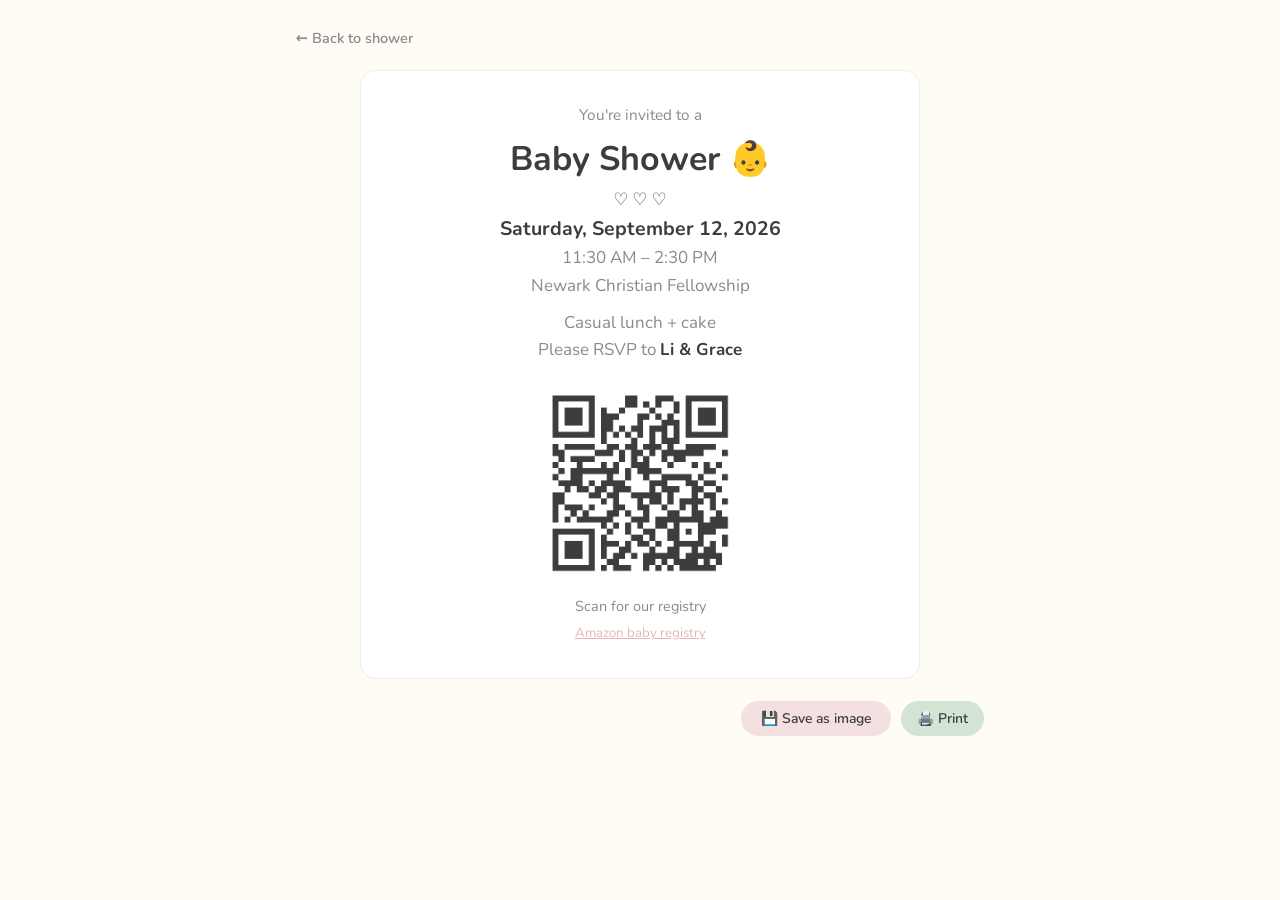
==== shower/invite/index.html @ 0a06c51c "Add baby shower master webpage (shower/) Public landing page with 5 cards (invite, prompt/vote, bing" ====
<!DOCTYPE html>
<html lang="en">
<head>
  <meta charset="UTF-8">
  <meta name="viewport" content="width=device-width, initial-scale=1.0">
  <title>Invite — Chen Baby Shower</title>
  <meta name="robots" content="noindex, nofollow">
  <link rel="preconnect" href="https://fonts.googleapis.com">
  <link rel="preconnect" href="https://fonts.gstatic.com" crossorigin>
  <link href="https://fonts.googleapis.com/css2?family=Nunito:wght@400;600;700&display=swap" rel="stylesheet">
  <link rel="stylesheet" href="../styles.css">
</head>
<body>
  <div class="page">
    <a class="back-link" href="../">← Back to shower</a>

    <div class="invite-card" id="invite">
      <div style="font-size:0.9rem;color:var(--muted)">You're invited to a</div>
      <div style="font-size:2rem;font-weight:700;margin-top:4px">Baby Shower 👶</div>
      <div class="heart-divider">♡ ♡ ♡</div>
      <div style="font-size:1.15rem;font-weight:700" id="inv-date">Saturday, September 12</div>
      <div style="color:var(--muted)" id="inv-time">11:30 AM – 2:30 PM</div>
      <div style="color:var(--muted)" id="inv-loc">Newark Christian Fellowship</div>
      <div style="margin:10px 0 0;color:var(--muted)">Casual lunch + cake</div>
      <div style="color:var(--muted)">Please RSVP to <span id="inv-hosts" style="color:var(--text);font-weight:700">Li &amp; Grace</span></div>
      <img class="qr" id="qr-img" src="qr.png" alt="Registry QR code">
      <div style="font-size:0.85rem;color:var(--muted)">Scan for our registry</div>
      <a id="reg-link" href="#" target="_blank" rel="noopener" style="font-size:0.78rem;color:var(--rose);word-break:break-all">Amazon baby registry</a>
    </div>

    <div class="no-print" style="text-align:center;margin-top:22px;display:flex;gap:10px;justify-content:center;flex-wrap:wrap">
      <button class="btn btn-pledge" id="save-btn">💾 Save as image</button>
      <button class="btn btn-link" onclick="window.print()">🖨️ Print</button>
    </div>
  </div>

  <script src="../config.js"></script>
  <script>
    const cfg = window.SITE_CONFIG || {};
    if (cfg.eventDate) document.getElementById('inv-date').textContent = cfg.eventDate;
    if (cfg.eventTime) document.getElementById('inv-time').textContent = cfg.eventTime;
    if (cfg.locationName) document.getElementById('inv-loc').textContent = cfg.locationName;
    if (cfg.hosts) document.getElementById('inv-hosts').textContent = cfg.hosts;
    const regLink = document.getElementById('reg-link');
    if (regLink && cfg.registryUrl) regLink.href = cfg.registryUrl;

    document.getElementById('save-btn').addEventListener('click', async () => {
      try { await document.fonts.ready; } catch (e) {}
      const W = 1080, H = 1350;
      const c = document.createElement('canvas'); c.width = W; c.height = H;
      const x = c.getContext('2d');
      // background + border
      x.fillStyle = '#FFFBF5'; x.fillRect(0, 0, W, H);
      x.strokeStyle = '#E8B4B8'; x.lineWidth = 6; x.strokeRect(40, 40, W - 80, H - 80);
      x.textAlign = 'center';
      // headline
      x.fillStyle = '#8A8A8A'; x.font = '400 40px Nunito, sans-serif';
      x.fillText("You're invited to a", W / 2, 200);
      x.fillStyle = '#3D3D3D'; x.font = '700 84px Nunito, sans-serif';
      x.fillText('Baby Shower 👶', W / 2, 310);
      x.fillStyle = '#E8B4B8'; x.font = '600 40px Nunito, sans-serif';
      x.fillText('♡ ♡ ♡', W / 2, 385);
      // details
      x.fillStyle = '#3D3D3D'; x.font = '700 46px Nunito, sans-serif';
      x.fillText(cfg.eventDate || '', W / 2, 475);
      x.fillStyle = '#8A8A8A'; x.font = '400 40px Nunito, sans-serif';
      x.fillText(cfg.eventTime || '', W / 2, 535);
      x.fillText(cfg.locationName || '', W / 2, 590);
      x.fillText('Casual lunch + cake · RSVP to ' + (cfg.hosts || ''), W / 2, 640);
      // QR
      const qr = document.getElementById('qr-img');
      x.drawImage(qr, W / 2 - 200, 705, 400, 400);
      x.fillStyle = '#3D3D3D'; x.font = '700 38px Nunito, sans-serif';
      x.fillText('Scan for our registry', W / 2, 1150);
      x.fillStyle = '#8A8A8A'; x.font = '400 28px Nunito, sans-serif';
      x.fillText((cfg.registryUrl || '').replace('https://', ''), W / 2, 1200);
      // download
      const a = document.createElement('a');
      a.download = 'baby-shower-invite.png';
      a.href = c.toDataURL('image/png');
      a.click();
    });
  </script>
</body>
</html>
---- shower/styles.css ----
/* ============================================================
   Baby Registry — Blush & Sage Styles
   Palette: cream #FFFBF5, pink #F4E0E0, sage #D4E4D4, rose #E8B4B8
   ============================================================ */

/* --- Reset & Base --- */
*, *::before, *::after { box-sizing: border-box; margin: 0; padding: 0; }

:root {
  --cream: #FFFBF5;
  --pink:  #F4E0E0;
  --sage:  #D4E4D4;
  --rose:  #E8B4B8;
  --text:  #3D3D3D;
  --muted: #8A8A8A;
  --card:  #FFFFFF;
  --border:#EDEDED;
  --radius: 16px;
  --radius-sm: 999px;
}

html {
  font-size: 17px;
  -webkit-font-smoothing: antialiased;
}

body {
  background: var(--cream);
  color: var(--text);
  font-family: "Nunito", system-ui, -apple-system, "Helvetica Neue", sans-serif;
  line-height: 1.6;
  min-height: 100vh;
}

/* --- Layout --- */
.page-wrap {
  display: flex;
  align-items: flex-start;
  max-width: 900px;
  margin: 0 auto;
  padding: 0 16px;
}

main {
  flex: 1;
  min-width: 0;
  max-width: 620px;
  margin: 0 auto;
  padding: 32px 0 80px;
}

/* --- Sidebar --- */
.sidebar {
  position: sticky;
  top: 24px;
  width: 170px;
  flex-shrink: 0;
  margin-right: 28px;
  padding-top: 38px;
  max-height: calc(100vh - 48px);
  overflow-y: auto;
  scrollbar-width: none;
}

.sidebar::-webkit-scrollbar { display: none; }

.sidebar-title {
  font-size: 0.7rem;
  font-weight: 700;
  text-transform: uppercase;
  letter-spacing: 1.2px;
  color: var(--muted);
  margin-bottom: 12px;
  padding-left: 12px;
}

.sidebar-nav-item {
  display: flex;
  align-items: center;
  justify-content: space-between;
  gap: 6px;
  width: 100%;
  padding: 8px 12px;
  margin: 2px 0;
  font-family: inherit;
  font-size: 0.78rem;
  font-weight: 600;
  color: var(--muted);
  background: transparent;
  border: none;
  border-radius: 10px;
  cursor: pointer;
  text-align: left;
  transition: background 0.15s, color 0.15s;
  white-space: nowrap;
}

.sidebar-nav-item:hover {
  background: var(--pink);
  color: var(--text);
}

.sidebar-nav-item.active {
  background: var(--sage);
  color: var(--text);
}

.sidebar-nav-count {
  font-size: 0.68rem;
  font-weight: 700;
  opacity: 0.6;
  flex-shrink: 0;
}

.sidebar-nav-item.active .sidebar-nav-count {
  opacity: 1;
}

/* Scroll offset for section anchors */
.section {
  scroll-margin-top: 24px;
}

/* --- Header --- */
.site-header {
  text-align: center;
  padding: 48px 16px 36px;
}

.site-header h1 {
  font-size: 2rem;
  font-weight: 700;
  color: var(--text);
  letter-spacing: -0.3px;
}

.site-header .subtitle {
  margin-top: 8px;
  font-size: 1rem;
  color: var(--muted);
  font-weight: 400;
}

.site-header .heart-divider {
  margin: 20px auto 0;
  color: var(--rose);
  font-size: 1.25rem;
  letter-spacing: 8px;
}

/* --- Section --- */
.section {
  margin-top: 36px;
}

.section-head {
  display: flex;
  align-items: baseline;
  justify-content: space-between;
  flex-wrap: wrap;
  gap: 8px;
  border-bottom: 2px solid var(--sage);
  padding-bottom: 8px;
  margin-bottom: 8px;
}

.section-head h2 {
  font-size: 0.85rem;
  font-weight: 700;
  text-transform: uppercase;
  letter-spacing: 1.2px;
  color: var(--muted);
}

.section-count {
  font-size: 0.8rem;
  color: var(--muted);
  background: var(--sage);
  border-radius: var(--radius-sm);
  padding: 2px 12px;
  white-space: nowrap;
}

/* --- Card --- */
.card {
  background: var(--card);
  border: 1px solid var(--border);
  border-radius: var(--radius);
  padding: 20px 22px;
  margin: 12px 0;
  transition: box-shadow 0.2s, border-color 0.2s;
}

.card:hover {
  border-color: var(--sage);
  box-shadow: 0 2px 12px rgba(0,0,0,0.04);
}

.card.done {
  opacity: 0.55;
  border-color: var(--sage);
}

.card-top {
  display: flex;
  align-items: flex-start;
  justify-content: space-between;
  gap: 12px;
  margin-bottom: 6px;
}

.card-title {
  font-size: 1.05rem;
  font-weight: 700;
  line-height: 1.35;
  flex: 1;
}

.card-desc {
  font-size: 0.88rem;
  color: var(--muted);
  line-height: 1.5;
  margin-bottom: 14px;
}

/* --- Card badges --- */
.count-badge {
  display: inline-flex;
  align-items: center;
  gap: 4px;
  background: var(--sage);
  color: var(--text);
  border-radius: var(--radius-sm);
  padding: 3px 12px;
  font-size: 0.8rem;
  font-weight: 600;
  white-space: nowrap;
  flex-shrink: 0;
}

.done-badge {
  display: inline-flex;
  align-items: center;
  gap: 4px;
  background: #C8E6C9;
  color: #2E7D32;
  border-radius: var(--radius-sm);
  padding: 3px 12px;
  font-size: 0.78rem;
  font-weight: 600;
  white-space: nowrap;
  flex-shrink: 0;
}

.not-registry-badge {
  display: inline-block;
  font-size: 0.72rem;
  color: var(--muted);
  font-style: italic;
  margin-left: 8px;
  font-weight: 400;
}

/* --- Card actions row --- */
.card-actions {
  display: flex;
  align-items: center;
  gap: 10px;
  flex-wrap: wrap;
}

/* --- Buttons --- */
.btn {
  display: inline-flex;
  align-items: center;
  gap: 5px;
  font-family: inherit;
  font-size: 0.82rem;
  font-weight: 600;
  border: none;
  cursor: pointer;
  transition: background 0.15s, transform 0.1s, box-shadow 0.15s;
  text-decoration: none;
  white-space: nowrap;
}

.btn:active { transform: scale(0.97); }

.btn-link {
  background: var(--sage);
  color: var(--text);
  padding: 6px 16px;
  border-radius: var(--radius-sm);
}

.btn-link:hover { background: #c4dac4; }

.btn-link-alt {
  background: var(--card);
  color: var(--muted);
  padding: 6px 16px;
  border-radius: var(--radius-sm);
  border: 1px solid var(--border);
}

.btn-link-alt:hover { border-color: var(--sage); color: var(--text); }

.btn-pledge {
  background: var(--pink);
  color: var(--text);
  padding: 8px 20px;
  border-radius: var(--radius-sm);
  margin-left: auto;
}

.btn-pledge:hover { background: #e8d0d4; }

.btn-pledge[aria-pressed="true"] {
  background: var(--rose);
  box-shadow: inset 0 0 0 2px rgba(0,0,0,0.06);
}

.btn-pledge:disabled {
  opacity: 0.5;
  cursor: not-allowed;
}

/* --- Password Gate Overlay --- */
.gate-overlay {
  position: fixed;
  inset: 0;
  background: var(--cream);
  display: flex;
  align-items: center;
  justify-content: center;
  z-index: 9999;
}

.gate-overlay.hidden { display: none; }

.gate-box {
  text-align: center;
  background: var(--card);
  border: 1px solid var(--border);
  border-radius: var(--radius);
  padding: 48px 36px;
  max-width: 360px;
  width: 90%;
  box-shadow: 0 4px 24px rgba(0,0,0,0.06);
}

.gate-icon {
  font-size: 2.5rem;
  margin-bottom: 12px;
}

.gate-box h2 {
  font-size: 1.2rem;
  font-weight: 700;
  margin-bottom: 6px;
}

.gate-box p {
  font-size: 0.85rem;
  color: var(--muted);
  margin-bottom: 20px;
}

.gate-input {
  width: 100%;
  padding: 12px 16px;
  font-size: 1rem;
  font-family: inherit;
  border: 2px solid var(--border);
  border-radius: var(--radius-sm);
  text-align: center;
  outline: none;
  transition: border-color 0.15s;
}

.gate-input:focus { border-color: var(--sage); }

.gate-input.error {
  border-color: #E57373;
  animation: shake 0.3s ease-in-out;
}

.gate-btn {
  margin-top: 14px;
  width: 100%;
  padding: 12px;
  font-size: 0.95rem;
  font-weight: 700;
  font-family: inherit;
  background: var(--sage);
  color: var(--text);
  border: none;
  border-radius: var(--radius-sm);
  cursor: pointer;
  transition: background 0.15s;
}

.gate-btn:hover { background: #c4dac4; }

@keyframes shake {
  0%, 100% { transform: translateX(0); }
  25% { transform: translateX(-6px); }
  50% { transform: translateX(6px); }
  75% { transform: translateX(-4px); }
}

/* --- Toast --- */
.toast {
  position: fixed;
  bottom: 24px;
  left: 50%;
  transform: translateX(-50%);
  background: var(--text);
  color: var(--cream);
  padding: 10px 24px;
  border-radius: var(--radius-sm);
  font-size: 0.85rem;
  font-weight: 600;
  z-index: 9999;
  opacity: 0;
  transition: opacity 0.25s;
  pointer-events: none;
}

.toast.show { opacity: 1; }

/* --- Offline Banner --- */
.offline-banner {
  display: none;
  text-align: center;
  background: #FFF3E0;
  color: #E65100;
  padding: 8px 16px;
  font-size: 0.82rem;
  font-weight: 600;
}

.offline-banner.show { display: block; }

/* --- Skeleton loading --- */
.skeleton {
  background: linear-gradient(90deg, #eee 25%, #f5f5f5 50%, #eee 75%);
  background-size: 200% 100%;
  animation: shimmer 1.5s infinite;
  border-radius: 8px;
}

@keyframes shimmer {
  0% { background-position: 200% 0; }
  100% { background-position: -200% 0; }
}

/* --- Responsive --- */
@media (max-width: 768px) {
  .page-wrap {
    flex-direction: column;
    padding: 0 10px;
  }

  .sidebar {
    position: static;
    width: 100%;
    max-height: none;
    overflow-y: visible;
    overflow-x: auto;
    margin-right: 0;
    padding-top: 12px;
    padding-bottom: 4px;
    white-space: nowrap;
    -webkit-overflow-scrolling: touch;
  }

  .sidebar-title { display: none; }

  .sidebar-nav-list {
    display: flex;
    gap: 6px;
    padding-bottom: 8px;
  }

  .sidebar-nav-item {
    display: inline-flex;
    width: auto;
    padding: 6px 14px;
    font-size: 0.75rem;
    flex-shrink: 0;
  }

  .sidebar-nav-count {
    font-size: 0.65rem;
  }

  .site-header { padding: 32px 12px 24px; }
  .site-header h1 { font-size: 1.6rem; }
  main { padding: 16px 0 64px; }
  .card { padding: 16px; }
  .card-title { font-size: 0.98rem; }
  .card-desc { font-size: 0.84rem; }
  .btn { font-size: 0.78rem; }
}

@media (max-width: 480px) {
  .site-header { padding: 24px 8px 20px; }
  .site-header h1 { font-size: 1.4rem; }
  .sidebar-nav-item { padding: 5px 12px; font-size: 0.72rem; }
  .card { padding: 14px; }
}

/* ============================================================
   Baby Shower site — additions (welcome grid, sub-pages, print)
   ============================================================ */

/* Welcome page card grid */
.card-grid {
  display: grid;
  grid-template-columns: repeat(auto-fill, minmax(230px, 1fr));
  gap: 18px;
  margin-top: 28px;
}

.shower-card {
  display: flex;
  flex-direction: column;
  gap: 10px;
  background: var(--card);
  border: 1px solid var(--border);
  border-radius: var(--radius);
  padding: 24px 22px;
  text-decoration: none;
  color: var(--text);
  transition: box-shadow 0.2s, border-color 0.2s, transform 0.15s;
}
.shower-card:hover {
  border-color: var(--sage);
  box-shadow: 0 4px 18px rgba(0,0,0,0.06);
  transform: translateY(-2px);
}
.shower-card .icon { font-size: 2.1rem; line-height: 1; }
.shower-card .label { font-size: 1.05rem; font-weight: 700; }
.shower-card .hint { font-size: 0.84rem; color: var(--muted); line-height: 1.45; }
.shower-card .arrow { margin-top: auto; font-size: 0.85rem; font-weight: 700; color: var(--rose); }

/* Sub-pages */
.page {
  max-width: 720px;
  margin: 0 auto;
  padding: 24px 16px 80px;
}
.back-link {
  display: inline-flex;
  align-items: center;
  gap: 6px;
  font-size: 0.85rem;
  font-weight: 600;
  color: var(--muted);
  text-decoration: none;
  margin-bottom: 20px;
}
.back-link:hover { color: var(--text); }

/* Bingo card */
.bingo-wrap {
  background: var(--card);
  border: 1px solid var(--border);
  border-radius: var(--radius);
  padding: 24px;
}
.bingo-title {
  text-align: center;
  font-weight: 700;
  font-size: 1.1rem;
  margin-bottom: 4px;
}
.bingo-sub {
  text-align: center;
  color: var(--muted);
  font-size: 0.85rem;
  margin-bottom: 16px;
}
.bingo-grid {
  display: grid;
  grid-template-columns: repeat(5, 1fr);
  gap: 8px;
}
.bingo-cell {
  border: 1px solid var(--sage);
  border-radius: 10px;
  min-height: 84px;
  padding: 8px;
  font-size: 0.72rem;
  line-height: 1.3;
  display: flex;
  align-items: center;
  justify-content: center;
  text-align: center;
  background: var(--cream);
}
.bingo-cell.free {
  background: var(--sage);
  font-weight: 700;
}

/* Invite */
.invite-card {
  background: var(--card);
  border: 1px solid var(--border);
  border-radius: var(--radius);
  padding: 32px;
  max-width: 560px;
  margin: 0 auto;
  text-align: center;
}
.invite-card .qr {
  width: 200px;
  height: 200px;
  margin: 20px auto 12px;
  display: block;
}

/* Print */
@media print {
  .site-header, .back-link, .no-print, .toast, .offline-banner { display: none !important; }
  body { background: #fff; }
  .page, .page-wrap, main { max-width: none; padding: 0; }
  .bingo-wrap, .bingo-cell { border-color: #000; }
}

/* Prompt / vote */
.pv-form {
  background: var(--card);
  border: 1px solid var(--border);
  border-radius: var(--radius);
  padding: 20px;
  margin-bottom: 24px;
}
.pv-form label { font-size: 0.9rem; font-weight: 700; display: block; margin-bottom: 8px; }
.pv-form textarea {
  width: 100%; min-height: 72px; padding: 12px 14px;
  font-family: inherit; font-size: 1rem;
  border: 2px solid var(--border); border-radius: 12px; outline: none; resize: vertical;
}
.pv-form textarea:focus { border-color: var(--sage); }
.pv-examples { margin: 10px 0 14px; font-size: 0.8rem; color: var(--muted); }
.pv-examples button {
  font: inherit; font-size: 0.78rem; background: var(--pink); border: none;
  border-radius: 999px; padding: 6px 12px; margin: 4px 6px 0 0; cursor: pointer;
}
.pv-item {
  display: flex; align-items: center; gap: 12px;
  background: var(--card); border: 1px solid var(--border); border-radius: 14px;
  padding: 14px 16px; margin: 10px 0;
}
.pv-text { flex: 1; font-size: 0.95rem; line-height: 1.4; }
.vote-btn {
  font: inherit; font-weight: 700; font-size: 0.9rem;
  border: none; border-radius: 999px; padding: 8px 18px; cursor: pointer;
  background: var(--sage); color: var(--text); transition: transform 0.1s;
}
.vote-btn:active { transform: scale(0.95); }
.vote-btn.voted { background: var(--rose); }

/* Leaderboard */
.lb-board { max-width: 680px; margin: 0 auto; }
.lb-row {
  display: flex; align-items: center; gap: 16px;
  background: var(--card); border: 1px solid var(--border); border-radius: 16px;
  padding: 18px 22px; margin: 14px 0;
}
.lb-rank { font-size: 1.8rem; font-weight: 700; color: var(--muted); width: 44px; text-align: center; }
.lb-text { flex: 1; font-size: 1.2rem; line-height: 1.4; }
.lb-votes { font-weight: 700; font-size: 1.15rem; color: var(--rose); white-space: nowrap; }
.lb-row.top { border-color: var(--rose); box-shadow: 0 0 0 2px rgba(232,180,184,0.25); }
.lb-row.top .lb-rank { color: var(--rose); }
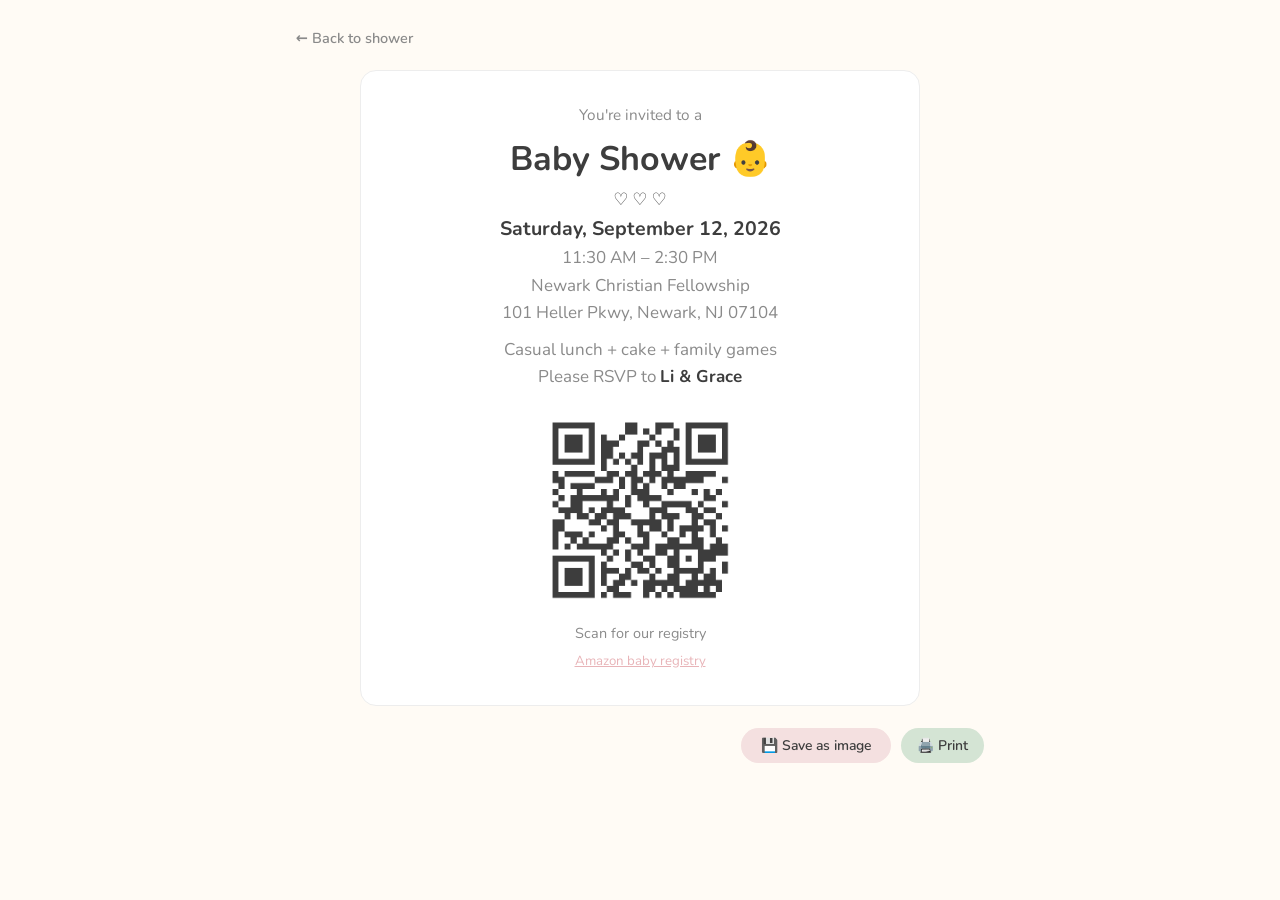
==== commit 5af6ba02: "Refine shower site: address + family games, baby bingo, planner public - Invite: add address and "fa" ====
--- a/shower/invite/index.html
+++ b/shower/invite/index.html
@@ -21,7 +21,8 @@
       <div style="font-size:1.15rem;font-weight:700" id="inv-date">Saturday, September 12</div>
       <div style="color:var(--muted)" id="inv-time">11:30 AM – 2:30 PM</div>
       <div style="color:var(--muted)" id="inv-loc">Newark Christian Fellowship</div>
-      <div style="margin:10px 0 0;color:var(--muted)">Casual lunch + cake</div>
+      <div style="color:var(--muted)" id="inv-addr">101 Heller Pkwy, Newark, NJ 07104</div>
+      <div style="margin:10px 0 0;color:var(--muted)">Casual lunch + cake + family games</div>
       <div style="color:var(--muted)">Please RSVP to <span id="inv-hosts" style="color:var(--text);font-weight:700">Li &amp; Grace</span></div>
       <img class="qr" id="qr-img" src="qr.png" alt="Registry QR code">
       <div style="font-size:0.85rem;color:var(--muted)">Scan for our registry</div>
@@ -40,6 +41,7 @@
     if (cfg.eventDate) document.getElementById('inv-date').textContent = cfg.eventDate;
     if (cfg.eventTime) document.getElementById('inv-time').textContent = cfg.eventTime;
     if (cfg.locationName) document.getElementById('inv-loc').textContent = cfg.locationName;
+    if (cfg.address) document.getElementById('inv-addr').textContent = cfg.address;
     if (cfg.hosts) document.getElementById('inv-hosts').textContent = cfg.hosts;
     const regLink = document.getElementById('reg-link');
     if (regLink && cfg.registryUrl) regLink.href = cfg.registryUrl;
@@ -62,18 +64,21 @@
       x.fillText('♡ ♡ ♡', W / 2, 385);
       // details
       x.fillStyle = '#3D3D3D'; x.font = '700 46px Nunito, sans-serif';
-      x.fillText(cfg.eventDate || '', W / 2, 475);
+      x.fillText(cfg.eventDate || '', W / 2, 455);
       x.fillStyle = '#8A8A8A'; x.font = '400 40px Nunito, sans-serif';
-      x.fillText(cfg.eventTime || '', W / 2, 535);
-      x.fillText(cfg.locationName || '', W / 2, 590);
-      x.fillText('Casual lunch + cake · RSVP to ' + (cfg.hosts || ''), W / 2, 640);
+      x.fillText(cfg.eventTime || '', W / 2, 512);
+      x.fillText(cfg.locationName || '', W / 2, 564);
+      x.fillText(cfg.address || '', W / 2, 616);
+      x.fillText('Casual lunch + cake + family games', W / 2, 668);
+      x.fillStyle = '#3D3D3D'; x.font = '700 40px Nunito, sans-serif';
+      x.fillText('RSVP to ' + (cfg.hosts || ''), W / 2, 712);
       // QR
       const qr = document.getElementById('qr-img');
-      x.drawImage(qr, W / 2 - 200, 705, 400, 400);
+      x.drawImage(qr, W / 2 - 200, 745, 400, 400);
       x.fillStyle = '#3D3D3D'; x.font = '700 38px Nunito, sans-serif';
-      x.fillText('Scan for our registry', W / 2, 1150);
+      x.fillText('Scan for our registry', W / 2, 1180);
       x.fillStyle = '#8A8A8A'; x.font = '400 28px Nunito, sans-serif';
-      x.fillText((cfg.registryUrl || '').replace('https://', ''), W / 2, 1200);
+      x.fillText((cfg.registryUrl || '').replace('https://', ''), W / 2, 1225);
       // download
       const a = document.createElement('a');
       a.download = 'baby-shower-invite.png';
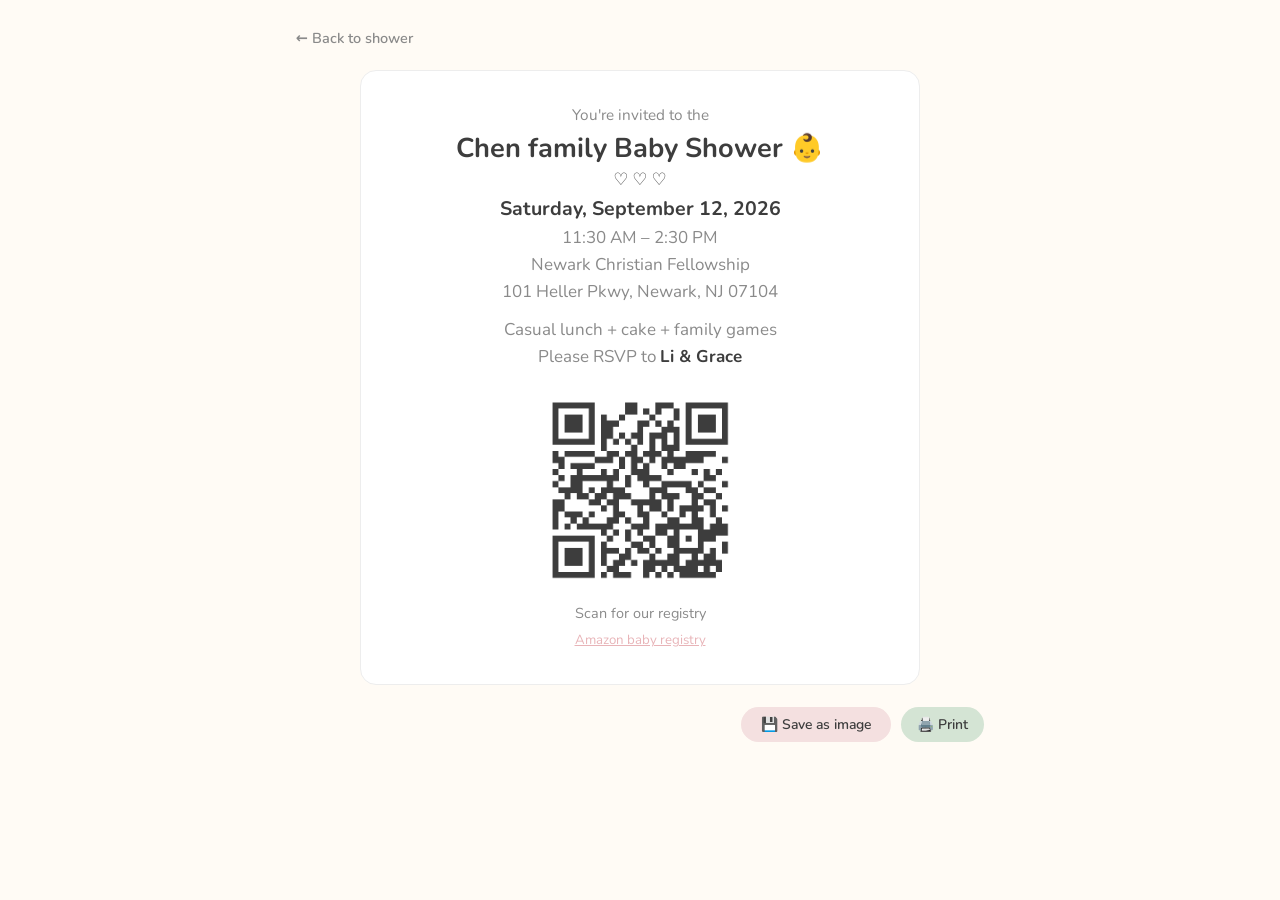
==== commit 017b8844: "Update invite headline to "Chen family Baby Shower" Co-Authored-By: Claude <noreply@anthropic.com>" ====
--- a/shower/invite/index.html
+++ b/shower/invite/index.html
@@ -15,8 +15,8 @@
     <a class="back-link" href="../">← Back to shower</a>
 
     <div class="invite-card" id="invite">
-      <div style="font-size:0.9rem;color:var(--muted)">You're invited to a</div>
-      <div style="font-size:2rem;font-weight:700;margin-top:4px">Baby Shower 👶</div>
+      <div style="font-size:0.9rem;color:var(--muted)">You're invited to the</div>
+      <div style="font-size:1.6rem;font-weight:700;margin-top:4px;line-height:1.25">Chen family Baby Shower 👶</div>
       <div class="heart-divider">♡ ♡ ♡</div>
       <div style="font-size:1.15rem;font-weight:700" id="inv-date">Saturday, September 12</div>
       <div style="color:var(--muted)" id="inv-time">11:30 AM – 2:30 PM</div>
@@ -57,9 +57,9 @@
       x.textAlign = 'center';
       // headline
       x.fillStyle = '#8A8A8A'; x.font = '400 40px Nunito, sans-serif';
-      x.fillText("You're invited to a", W / 2, 200);
-      x.fillStyle = '#3D3D3D'; x.font = '700 84px Nunito, sans-serif';
-      x.fillText('Baby Shower 👶', W / 2, 310);
+      x.fillText("You're invited to the", W / 2, 200);
+      x.fillStyle = '#3D3D3D'; x.font = '700 60px Nunito, sans-serif';
+      x.fillText('Chen family Baby Shower 👶', W / 2, 300);
       x.fillStyle = '#E8B4B8'; x.font = '600 40px Nunito, sans-serif';
       x.fillText('♡ ♡ ♡', W / 2, 385);
       // details
